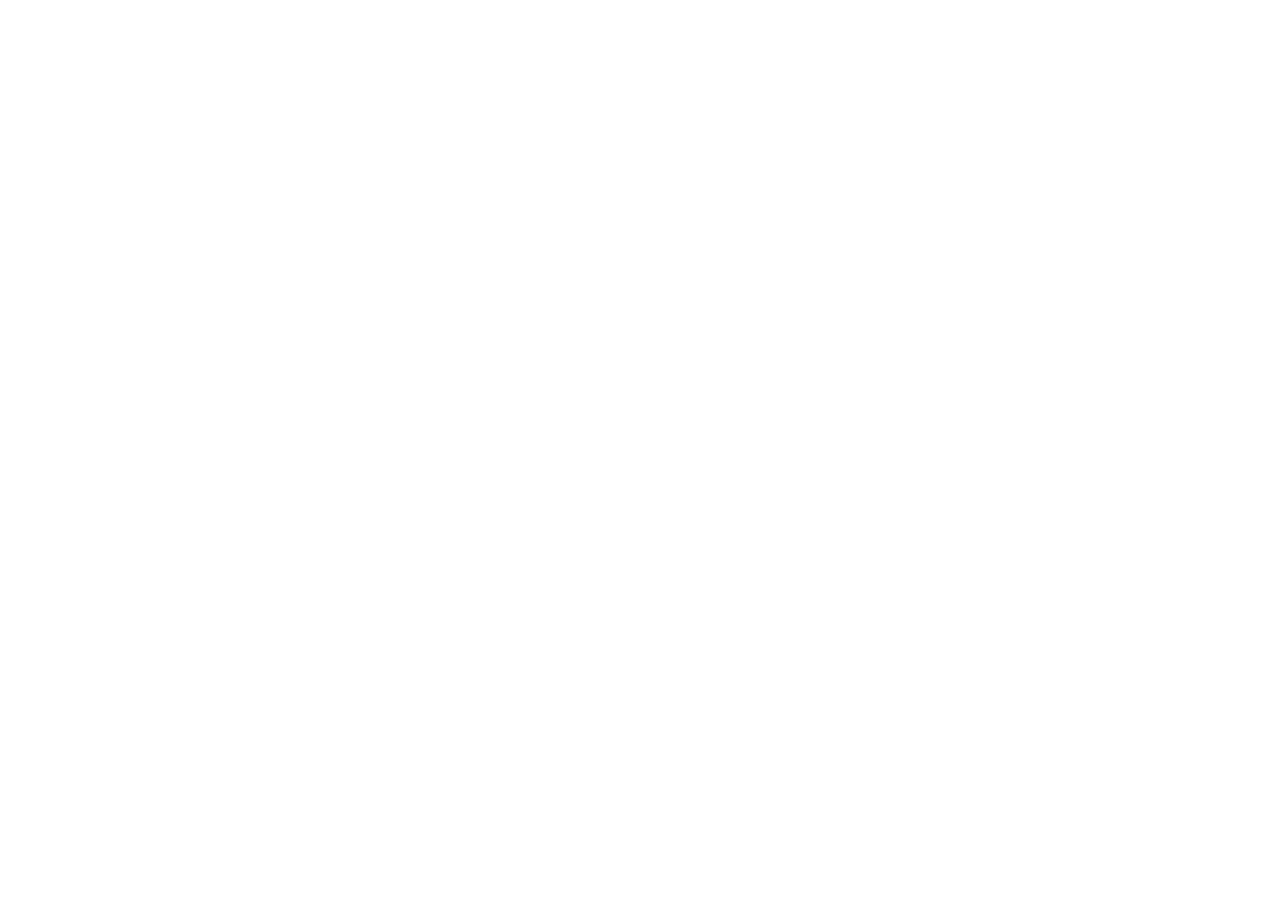
==== index.html @ 40ee35e7 "Use tech stack vite_react_shadcn_ts" ====
<!DOCTYPE html>
<html lang="en">
  <head>
    <meta charset="UTF-8" />
    <meta name="viewport" content="width=device-width, initial-scale=1.0" />
    <title>wonder-it-works</title>
    <meta name="description" content="Lovable Generated Project" />
    <meta name="author" content="Lovable" />

    <meta property="og:title" content="wonder-it-works" />
    <meta property="og:description" content="Lovable Generated Project" />
    <meta property="og:type" content="website" />
    <meta property="og:image" content="https://lovable.dev/opengraph-image-p98pqg.png" />

    <meta name="twitter:card" content="summary_large_image" />
    <meta name="twitter:site" content="@lovable_dev" />
    <meta name="twitter:image" content="https://lovable.dev/opengraph-image-p98pqg.png" />
  </head>

  <body>
    <div id="root"></div>
    <!-- IMPORTANT: DO NOT REMOVE THIS SCRIPT TAG OR THIS VERY COMMENT! -->
    <script src="https://cdn.gpteng.co/gptengineer.js" type="module"></script>
    <script type="module" src="/src/main.tsx"></script>
  </body>
</html>
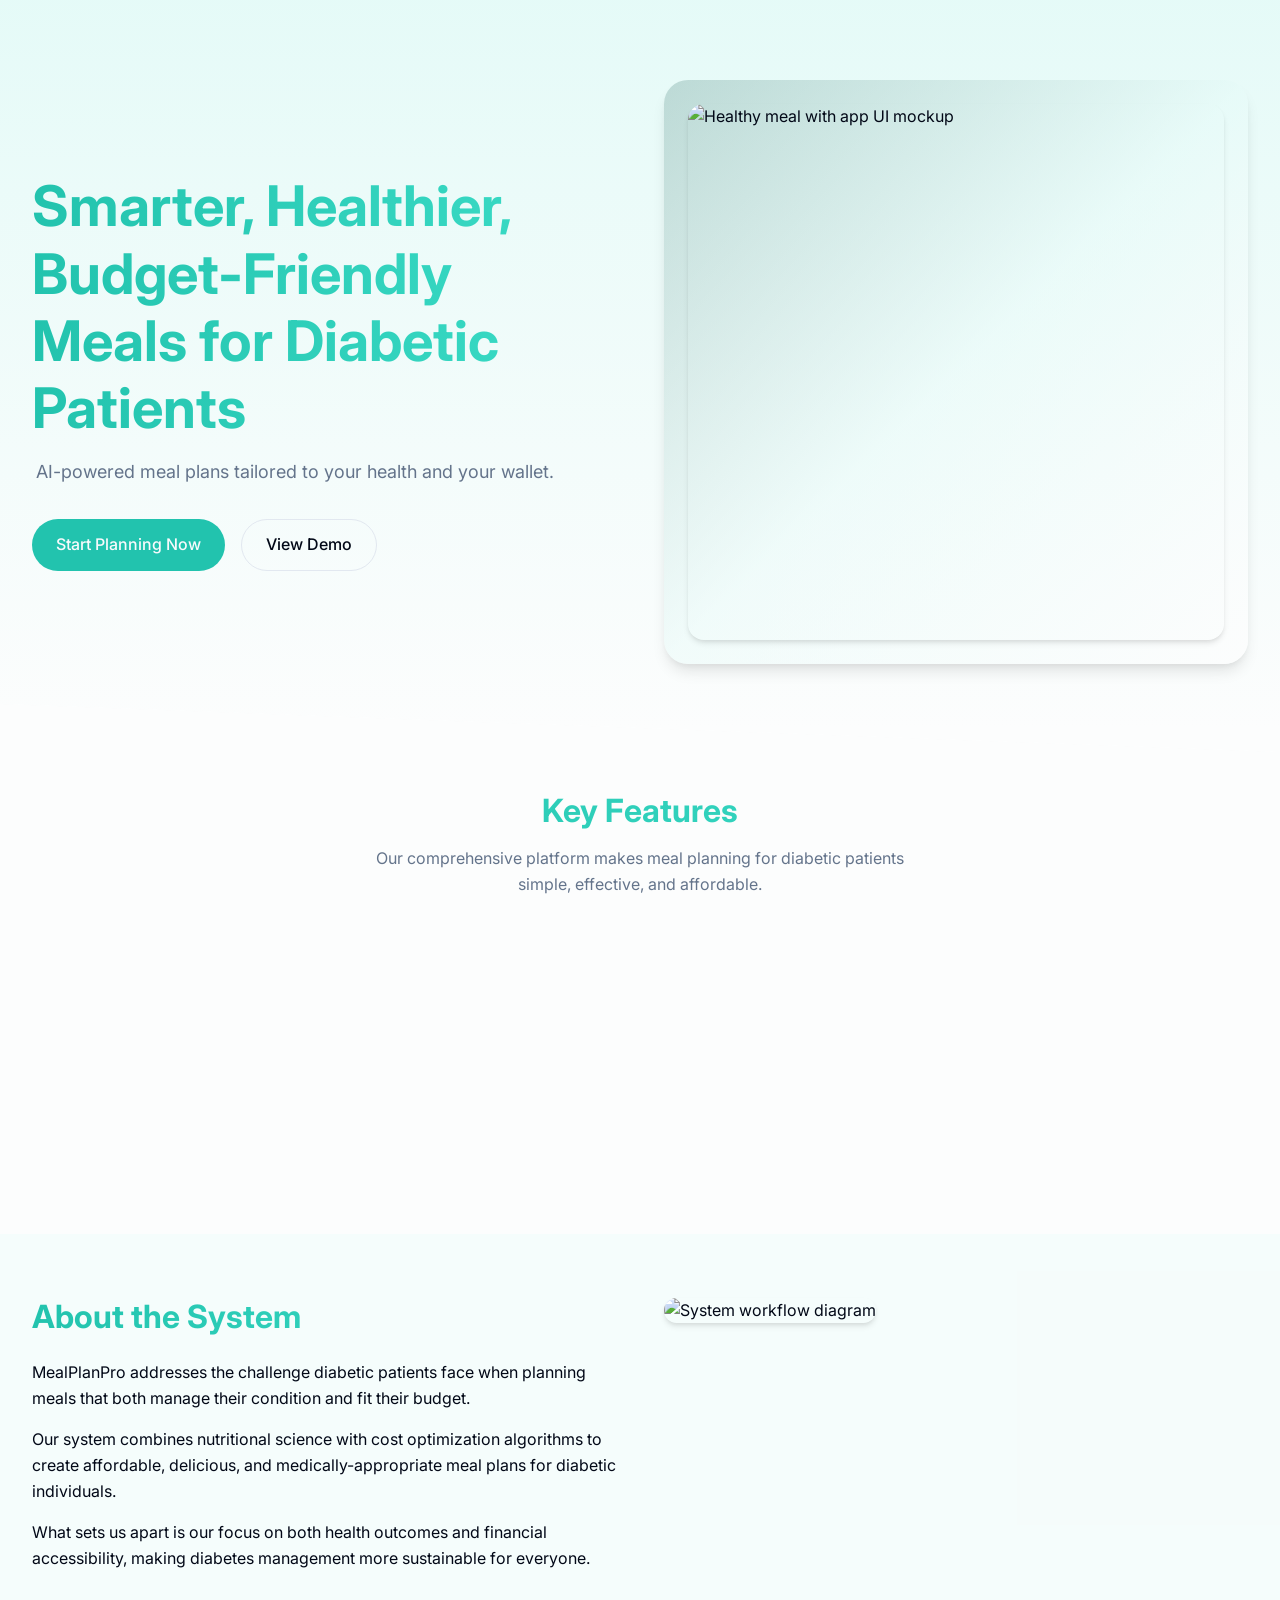
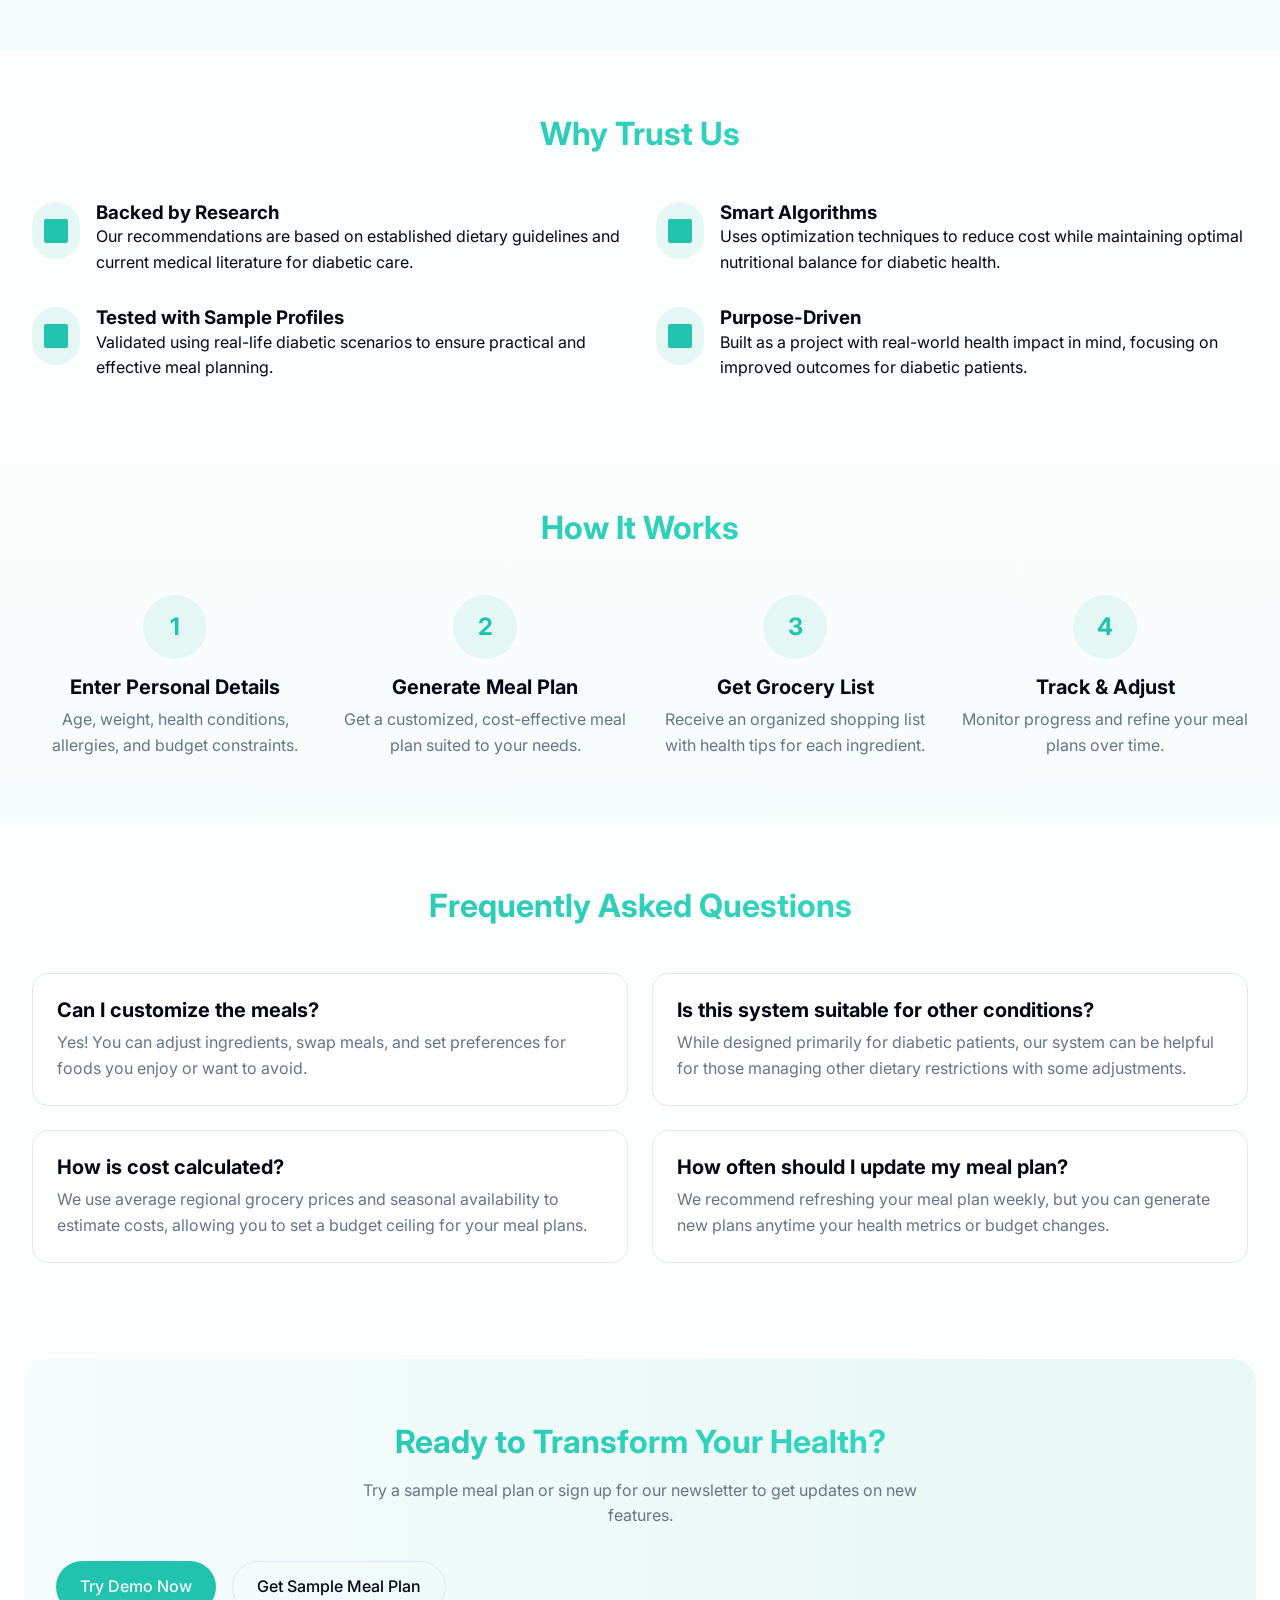
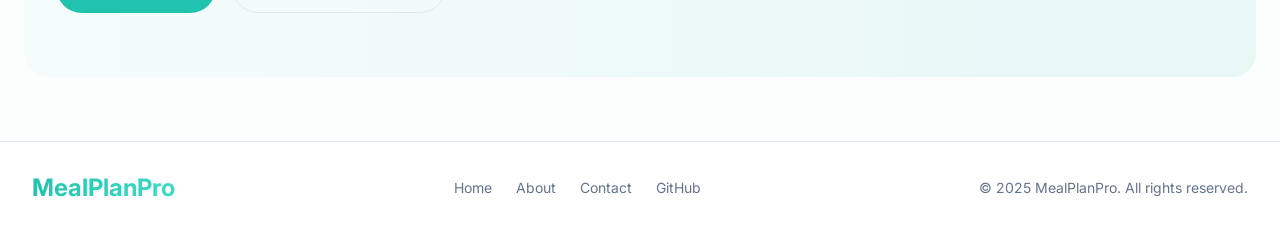
==== commit 34f89c23: "Refactor: Implement design with HTML, CSS, and JS Recreate the existing design using HTML, CSS, and " ====
--- a/index.html
+++ b/index.html
@@ -1,26 +1,242 @@
+
 <!DOCTYPE html>
 <html lang="en">
-  <head>
-    <meta charset="UTF-8" />
-    <meta name="viewport" content="width=device-width, initial-scale=1.0" />
-    <title>wonder-it-works</title>
-    <meta name="description" content="Lovable Generated Project" />
-    <meta name="author" content="Lovable" />
-
-    <meta property="og:title" content="wonder-it-works" />
-    <meta property="og:description" content="Lovable Generated Project" />
-    <meta property="og:type" content="website" />
-    <meta property="og:image" content="https://lovable.dev/opengraph-image-p98pqg.png" />
-
-    <meta name="twitter:card" content="summary_large_image" />
-    <meta name="twitter:site" content="@lovable_dev" />
-    <meta name="twitter:image" content="https://lovable.dev/opengraph-image-p98pqg.png" />
-  </head>
-
-  <body>
-    <div id="root"></div>
-    <!-- IMPORTANT: DO NOT REMOVE THIS SCRIPT TAG OR THIS VERY COMMENT! -->
-    <script src="https://cdn.gpteng.co/gptengineer.js" type="module"></script>
-    <script type="module" src="/src/main.tsx"></script>
-  </body>
+<head>
+  <meta charset="UTF-8">
+  <meta name="viewport" content="width=device-width, initial-scale=1.0">
+  <title>MealPlanPro - Smart Meal Planning for Diabetic Patients</title>
+  <link rel="stylesheet" href="styles.css">
+  <link href="https://fonts.googleapis.com/css2?family=Inter:wght@400;500;600;700&display=swap" rel="stylesheet">
+</head>
+<body>
+  <div class="app-container">
+    <!-- Hero Section -->
+    <section class="hero">
+      <div class="container">
+        <div class="hero-content">
+          <div class="hero-text">
+            <h1 class="gradient-heading">Smarter, Healthier, Budget-Friendly Meals for Diabetic Patients</h1>
+            <p>AI-powered meal plans tailored to your health and your wallet.</p>
+            <div class="button-group">
+              <a href="#" class="button primary-button">Start Planning Now</a>
+              <a href="#" class="button outline-button">View Demo</a>
+            </div>
+          </div>
+          <div class="hero-image">
+            <div class="image-container">
+              <img src="https://images.unsplash.com/photo-1617196701537-7329482cc9fe?q=80&w=600&auto=format&fit=crop" alt="Healthy meal with app UI mockup">
+            </div>
+          </div>
+        </div>
+      </div>
+      <div class="hero-divider"></div>
+    </section>
+
+    <!-- Features Section -->
+    <section class="features">
+      <div class="container">
+        <div class="section-header">
+          <h2 class="gradient-heading">Key Features</h2>
+          <p>Our comprehensive platform makes meal planning for diabetic patients simple, effective, and affordable.</p>
+        </div>
+        
+        <div class="feature-cards">
+          <div class="feature-card">
+            <div class="icon-wrapper">
+              <i class="icon-chef"></i>
+            </div>
+            <h3>Personalized Meal Planning</h3>
+            <p>Tailored to your medical and dietary profile.</p>
+          </div>
+          
+          <div class="feature-card">
+            <div class="icon-wrapper">
+              <i class="icon-dollar"></i>
+            </div>
+            <h3>Cost Optimization</h3>
+            <p>Smart choices that save money without compromising nutrition.</p>
+          </div>
+          
+          <div class="feature-card">
+            <div class="icon-wrapper">
+              <i class="icon-bag"></i>
+            </div>
+            <h3>Auto Grocery List</h3>
+            <p>Get your ingredients ready with a single click.</p>
+          </div>
+          
+          <div class="feature-card">
+            <div class="icon-wrapper">
+              <i class="icon-chart"></i>
+            </div>
+            <h3>Progress Tracking</h3>
+            <p>Stay on top of your diet and improvement trends.</p>
+          </div>
+        </div>
+      </div>
+    </section>
+
+    <!-- About Section -->
+    <section class="about">
+      <div class="container">
+        <div class="about-content">
+          <div class="about-text">
+            <h2 class="gradient-heading">About the System</h2>
+            <p>MealPlanPro addresses the challenge diabetic patients face when planning meals that both manage their condition and fit their budget.</p>
+            <p>Our system combines nutritional science with cost optimization algorithms to create affordable, delicious, and medically-appropriate meal plans for diabetic individuals.</p>
+            <p>What sets us apart is our focus on both health outcomes and financial accessibility, making diabetes management more sustainable for everyone.</p>
+          </div>
+          <div class="about-image">
+            <img src="https://images.unsplash.com/photo-1581091226825-a6a2a5aee158?q=80&w=600&auto=format&fit=crop" alt="System workflow diagram">
+          </div>
+        </div>
+      </div>
+    </section>
+
+    <!-- Trust Section -->
+    <section class="trust">
+      <div class="container">
+        <h2 class="gradient-heading text-center">Why Trust Us</h2>
+        
+        <div class="trust-grid">
+          <div class="trust-item">
+            <div class="icon-wrapper">
+              <i class="icon-book"></i>
+            </div>
+            <div>
+              <h3>Backed by Research</h3>
+              <p>Our recommendations are based on established dietary guidelines and current medical literature for diabetic care.</p>
+            </div>
+          </div>
+          
+          <div class="trust-item">
+            <div class="icon-wrapper">
+              <i class="icon-brain"></i>
+            </div>
+            <div>
+              <h3>Smart Algorithms</h3>
+              <p>Uses optimization techniques to reduce cost while maintaining optimal nutritional balance for diabetic health.</p>
+            </div>
+          </div>
+          
+          <div class="trust-item">
+            <div class="icon-wrapper">
+              <i class="icon-beaker"></i>
+            </div>
+            <div>
+              <h3>Tested with Sample Profiles</h3>
+              <p>Validated using real-life diabetic scenarios to ensure practical and effective meal planning.</p>
+            </div>
+          </div>
+          
+          <div class="trust-item">
+            <div class="icon-wrapper">
+              <i class="icon-target"></i>
+            </div>
+            <div>
+              <h3>Purpose-Driven</h3>
+              <p>Built as a project with real-world health impact in mind, focusing on improved outcomes for diabetic patients.</p>
+            </div>
+          </div>
+        </div>
+      </div>
+    </section>
+
+    <!-- How It Works -->
+    <section class="how-it-works">
+      <div class="container">
+        <h2 class="gradient-heading text-center">How It Works</h2>
+        
+        <div class="steps">
+          <div class="step-item">
+            <div class="step-number">1</div>
+            <h3>Enter Personal Details</h3>
+            <p>Age, weight, health conditions, allergies, and budget constraints.</p>
+          </div>
+          
+          <div class="step-item">
+            <div class="step-number">2</div>
+            <h3>Generate Meal Plan</h3>
+            <p>Get a customized, cost-effective meal plan suited to your needs.</p>
+          </div>
+          
+          <div class="step-item">
+            <div class="step-number">3</div>
+            <h3>Get Grocery List</h3>
+            <p>Receive an organized shopping list with health tips for each ingredient.</p>
+          </div>
+          
+          <div class="step-item">
+            <div class="step-number">4</div>
+            <h3>Track & Adjust</h3>
+            <p>Monitor progress and refine your meal plans over time.</p>
+          </div>
+        </div>
+      </div>
+    </section>
+
+    <!-- FAQ Section -->
+    <section class="faq">
+      <div class="container">
+        <h2 class="gradient-heading text-center">Frequently Asked Questions</h2>
+        
+        <div class="faq-grid">
+          <div class="faq-card">
+            <h3>Can I customize the meals?</h3>
+            <p>Yes! You can adjust ingredients, swap meals, and set preferences for foods you enjoy or want to avoid.</p>
+          </div>
+          
+          <div class="faq-card">
+            <h3>Is this system suitable for other conditions?</h3>
+            <p>While designed primarily for diabetic patients, our system can be helpful for those managing other dietary restrictions with some adjustments.</p>
+          </div>
+          
+          <div class="faq-card">
+            <h3>How is cost calculated?</h3>
+            <p>We use average regional grocery prices and seasonal availability to estimate costs, allowing you to set a budget ceiling for your meal plans.</p>
+          </div>
+          
+          <div class="faq-card">
+            <h3>How often should I update my meal plan?</h3>
+            <p>We recommend refreshing your meal plan weekly, but you can generate new plans anytime your health metrics or budget changes.</p>
+          </div>
+        </div>
+      </div>
+    </section>
+
+    <!-- CTA Section -->
+    <section class="cta">
+      <div class="container">
+        <h2 class="gradient-heading">Ready to Transform Your Health?</h2>
+        <p>Try a sample meal plan or sign up for our newsletter to get updates on new features.</p>
+        <div class="button-group">
+          <a href="#" class="button primary-button">Try Demo Now</a>
+          <a href="#" class="button outline-button">Get Sample Meal Plan</a>
+        </div>
+      </div>
+    </section>
+
+    <!-- Footer -->
+    <footer>
+      <div class="container">
+        <div class="footer-content">
+          <div class="footer-logo">
+            <h2 class="gradient-heading">MealPlanPro</h2>
+          </div>
+          <div class="footer-links">
+            <a href="#">Home</a>
+            <a href="#about">About</a>
+            <a href="#contact">Contact</a>
+            <a href="https://github.com" target="_blank">GitHub</a>
+          </div>
+          <div class="footer-copyright">
+            © 2025 MealPlanPro. All rights reserved.
+          </div>
+        </div>
+      </div>
+    </footer>
+  </div>
+
+  <script src="script.js"></script>
+</body>
 </html>
--- a/styles.css
+++ b/styles.css
@@ -0,0 +1,492 @@
+
+:root {
+  --background: hsl(180, 20%, 99%);
+  --foreground: hsl(222.2, 84%, 4.9%);
+  --card: hsl(0, 0%, 100%);
+  --card-foreground: hsl(222.2, 84%, 4.9%);
+  --primary: hsl(172, 70%, 45%);
+  --primary-foreground: hsl(210, 40%, 98%);
+  --secondary: hsl(210, 40%, 96.1%);
+  --secondary-foreground: hsl(222.2, 47.4%, 11.2%);
+  --muted: hsl(210, 40%, 96.1%);
+  --muted-foreground: hsl(215.4, 16.3%, 46.9%);
+  --accent: hsl(172, 70%, 94%);
+  --accent-foreground: hsl(222.2, 47.4%, 11.2%);
+  --border: hsl(214.3, 31.8%, 91.4%);
+  --radius: 1rem;
+  
+  --shadow-sm: 0 1px 2px 0 rgba(0, 0, 0, 0.05);
+  --shadow: 0 1px 3px 0 rgba(0, 0, 0, 0.1), 0 1px 2px 0 rgba(0, 0, 0, 0.06);
+  --shadow-md: 0 4px 6px -1px rgba(0, 0, 0, 0.1), 0 2px 4px -1px rgba(0, 0, 0, 0.06);
+  --shadow-lg: 0 10px 15px -3px rgba(0, 0, 0, 0.1), 0 4px 6px -2px rgba(0, 0, 0, 0.05);
+}
+
+/* Base styles */
+* {
+  margin: 0;
+  padding: 0;
+  box-sizing: border-box;
+}
+
+body {
+  font-family: 'Inter', sans-serif;
+  background-color: var(--background);
+  color: var(--foreground);
+  line-height: 1.6;
+}
+
+.app-container {
+  display: flex;
+  flex-direction: column;
+  min-height: 100vh;
+}
+
+.container {
+  width: 100%;
+  max-width: 1400px;
+  margin: 0 auto;
+  padding: 0 2rem;
+}
+
+h1, h2, h3, h4, h5, h6 {
+  line-height: 1.2;
+  font-weight: 700;
+}
+
+a {
+  text-decoration: none;
+  color: inherit;
+  transition: color 0.2s ease;
+}
+
+/* Utility classes */
+.gradient-heading {
+  background: linear-gradient(to right, var(--primary), hsl(172, 70%, 55%));
+  -webkit-background-clip: text;
+  background-clip: text;
+  color: transparent;
+}
+
+.text-center {
+  text-align: center;
+}
+
+/* Button styles */
+.button {
+  display: inline-flex;
+  align-items: center;
+  justify-content: center;
+  padding: 0.75rem 1.5rem;
+  border-radius: 9999px;
+  font-weight: 500;
+  cursor: pointer;
+  transition: all 0.2s ease;
+}
+
+.primary-button {
+  background-color: var(--primary);
+  color: var(--primary-foreground);
+}
+
+.primary-button:hover {
+  background-color: hsl(172, 70%, 40%);
+}
+
+.outline-button {
+  background-color: transparent;
+  border: 1px solid var(--border);
+  color: var(--foreground);
+}
+
+.outline-button:hover {
+  background-color: var(--accent);
+  color: var(--accent-foreground);
+}
+
+.button-group {
+  display: flex;
+  flex-wrap: wrap;
+  gap: 1rem;
+  margin-top: 2rem;
+}
+
+/* Hero section */
+.hero {
+  position: relative;
+  background: linear-gradient(to bottom, var(--accent), var(--background));
+  padding-top: 5rem;
+  padding-bottom: 4rem;
+}
+
+.hero-content {
+  display: flex;
+  flex-direction: column;
+  align-items: center;
+  gap: 3rem;
+}
+
+.hero-text {
+  flex: 1;
+  text-align: center;
+}
+
+.hero-text h1 {
+  font-size: 2.5rem;
+  margin-bottom: 1rem;
+}
+
+.hero-text p {
+  font-size: 1.125rem;
+  color: var(--muted-foreground);
+  max-width: 36rem;
+  margin: 0 auto;
+}
+
+.hero-image {
+  flex: 1;
+  max-width: 100%;
+}
+
+.image-container {
+  aspect-ratio: 1/1;
+  border-radius: 1.5rem;
+  background: linear-gradient(to bottom right, hsla(172, 70%, 20%, 0.2), hsla(172, 70%, 94%, 0.4), var(--background));
+  box-shadow: var(--shadow-lg);
+  overflow: hidden;
+  padding: 1.5rem;
+  display: flex;
+  align-items: center;
+  justify-content: center;
+}
+
+.image-container img {
+  border-radius: 1rem;
+  box-shadow: var(--shadow-md);
+  object-fit: cover;
+  width: 100%;
+  height: 100%;
+}
+
+.hero-divider {
+  position: absolute;
+  bottom: -1.5rem;
+  left: 0;
+  right: 0;
+  height: 3rem;
+  background-color: var(--background);
+  clip-path: polygon(0 0, 100% 100%, 100% 100%, 0% 100%);
+}
+
+/* Features section */
+.features {
+  padding: 4rem 0;
+}
+
+.section-header {
+  text-align: center;
+  margin-bottom: 3rem;
+}
+
+.section-header h2 {
+  font-size: 2rem;
+  margin-bottom: 1rem;
+}
+
+.section-header p {
+  color: var(--muted-foreground);
+  max-width: 36rem;
+  margin: 0 auto;
+}
+
+.feature-cards {
+  display: grid;
+  grid-template-columns: repeat(1, 1fr);
+  gap: 1.5rem;
+}
+
+.feature-card {
+  padding: 1.5rem;
+  border-radius: var(--radius);
+  border: 1px solid var(--border);
+  background-color: var(--card);
+  box-shadow: var(--shadow);
+  transition: all 0.3s ease;
+  border-top: 4px solid var(--primary);
+  display: flex;
+  flex-direction: column;
+  align-items: center;
+  text-align: center;
+}
+
+.feature-card:hover {
+  transform: translateY(-0.25rem);
+  box-shadow: var(--shadow-lg);
+}
+
+.icon-wrapper {
+  background-color: hsla(172, 70%, 45%, 0.1);
+  border-radius: 9999px;
+  padding: 0.75rem;
+  margin-bottom: 1rem;
+  display: flex;
+  align-items: center;
+  justify-content: center;
+}
+
+.feature-card h3 {
+  margin-bottom: 0.5rem;
+  font-size: 1.25rem;
+}
+
+.feature-card p {
+  color: var(--muted-foreground);
+}
+
+/* About section */
+.about {
+  padding: 4rem 0;
+  background-color: hsla(172, 70%, 94%, 0.3);
+}
+
+.about-content {
+  display: flex;
+  flex-direction: column;
+  gap: 3rem;
+}
+
+.about-text {
+  flex: 1;
+}
+
+.about-text h2 {
+  font-size: 2rem;
+  margin-bottom: 1.5rem;
+}
+
+.about-text p {
+  margin-bottom: 1rem;
+}
+
+.about-image {
+  flex: 1;
+}
+
+.about-image img {
+  width: 100%;
+  border-radius: var(--radius);
+  box-shadow: var(--shadow-md);
+}
+
+/* Trust section */
+.trust {
+  padding: 4rem 0;
+}
+
+.trust h2 {
+  font-size: 2rem;
+  margin-bottom: 3rem;
+}
+
+.trust-grid {
+  display: grid;
+  grid-template-columns: repeat(1, 1fr);
+  gap: 2rem;
+}
+
+.trust-item {
+  display: flex;
+  gap: 1rem;
+}
+
+/* How It Works section */
+.how-it-works {
+  padding: 4rem 0;
+  background: linear-gradient(to bottom, var(--background), hsla(172, 70%, 94%, 0.2));
+}
+
+.how-it-works h2 {
+  font-size: 2rem;
+  margin-bottom: 3rem;
+}
+
+.steps {
+  display: grid;
+  grid-template-columns: repeat(1, 1fr);
+  gap: 1.5rem;
+  text-align: center;
+}
+
+.step-number {
+  background-color: hsla(172, 70%, 45%, 0.1);
+  width: 4rem;
+  height: 4rem;
+  border-radius: 9999px;
+  display: flex;
+  align-items: center;
+  justify-content: center;
+  font-size: 1.5rem;
+  font-weight: 700;
+  color: var(--primary);
+  margin: 0 auto 1rem;
+}
+
+.step-item h3 {
+  margin-bottom: 0.5rem;
+  font-size: 1.25rem;
+}
+
+.step-item p {
+  color: var(--muted-foreground);
+}
+
+/* FAQ section */
+.faq {
+  padding: 4rem 0;
+}
+
+.faq h2 {
+  font-size: 2rem;
+  margin-bottom: 3rem;
+}
+
+.faq-grid {
+  display: grid;
+  grid-template-columns: repeat(1, 1fr);
+  gap: 1.5rem;
+}
+
+.faq-card {
+  padding: 1.5rem;
+  border-radius: var(--radius);
+  border: 1px solid var(--border);
+  background-color: var(--card);
+  transition: all 0.3s ease;
+}
+
+.faq-card:hover {
+  box-shadow: var(--shadow-md);
+}
+
+.faq-card h3 {
+  margin-bottom: 0.5rem;
+  font-size: 1.25rem;
+}
+
+.faq-card p {
+  color: var(--muted-foreground);
+}
+
+/* CTA section */
+.cta {
+  padding: 4rem 0;
+  background: linear-gradient(to right, hsla(172, 70%, 94%, 0.3), hsla(172, 70%, 45%, 0.1));
+  border-radius: 1.5rem;
+  margin: 2rem 1.5rem;
+  text-align: center;
+}
+
+.cta h2 {
+  font-size: 2rem;
+  margin-bottom: 1rem;
+}
+
+.cta p {
+  color: var(--muted-foreground);
+  max-width: 36rem;
+  margin: 0 auto 2rem;
+}
+
+/* Footer */
+footer {
+  background-color: var(--card);
+  padding: 2rem 0;
+  border-top: 1px solid var(--border);
+  margin-top: 2rem;
+}
+
+.footer-content {
+  display: flex;
+  flex-direction: column;
+  align-items: center;
+  gap: 1.5rem;
+}
+
+.footer-links {
+  display: flex;
+  gap: 1.5rem;
+}
+
+.footer-links a {
+  font-size: 0.875rem;
+  color: var(--muted-foreground);
+}
+
+.footer-links a:hover {
+  color: var(--foreground);
+}
+
+.footer-copyright {
+  font-size: 0.875rem;
+  color: var(--muted-foreground);
+}
+
+/* Icon placeholders - in a real project you'd use SVG or icon fonts */
+.icon-chef, .icon-dollar, .icon-bag, .icon-chart,
+.icon-book, .icon-brain, .icon-beaker, .icon-target {
+  width: 1.5rem;
+  height: 1.5rem;
+  background-color: var(--primary);
+  display: block;
+  border-radius: 2px;
+}
+
+/* Media queries for responsiveness */
+@media (min-width: 768px) {
+  .hero-content {
+    flex-direction: row;
+    text-align: left;
+  }
+  
+  .hero-text {
+    text-align: left;
+  }
+  
+  .feature-cards {
+    grid-template-columns: repeat(2, 1fr);
+  }
+  
+  .about-content {
+    flex-direction: row;
+  }
+  
+  .trust-grid {
+    grid-template-columns: repeat(2, 1fr);
+  }
+  
+  .steps {
+    grid-template-columns: repeat(2, 1fr);
+  }
+  
+  .faq-grid {
+    grid-template-columns: repeat(2, 1fr);
+  }
+  
+  .footer-content {
+    flex-direction: row;
+    justify-content: space-between;
+  }
+}
+
+@media (min-width: 1024px) {
+  .feature-cards {
+    grid-template-columns: repeat(4, 1fr);
+  }
+  
+  .steps {
+    grid-template-columns: repeat(4, 1fr);
+  }
+  
+  .hero-text h1 {
+    font-size: 3.5rem;
+  }
+}
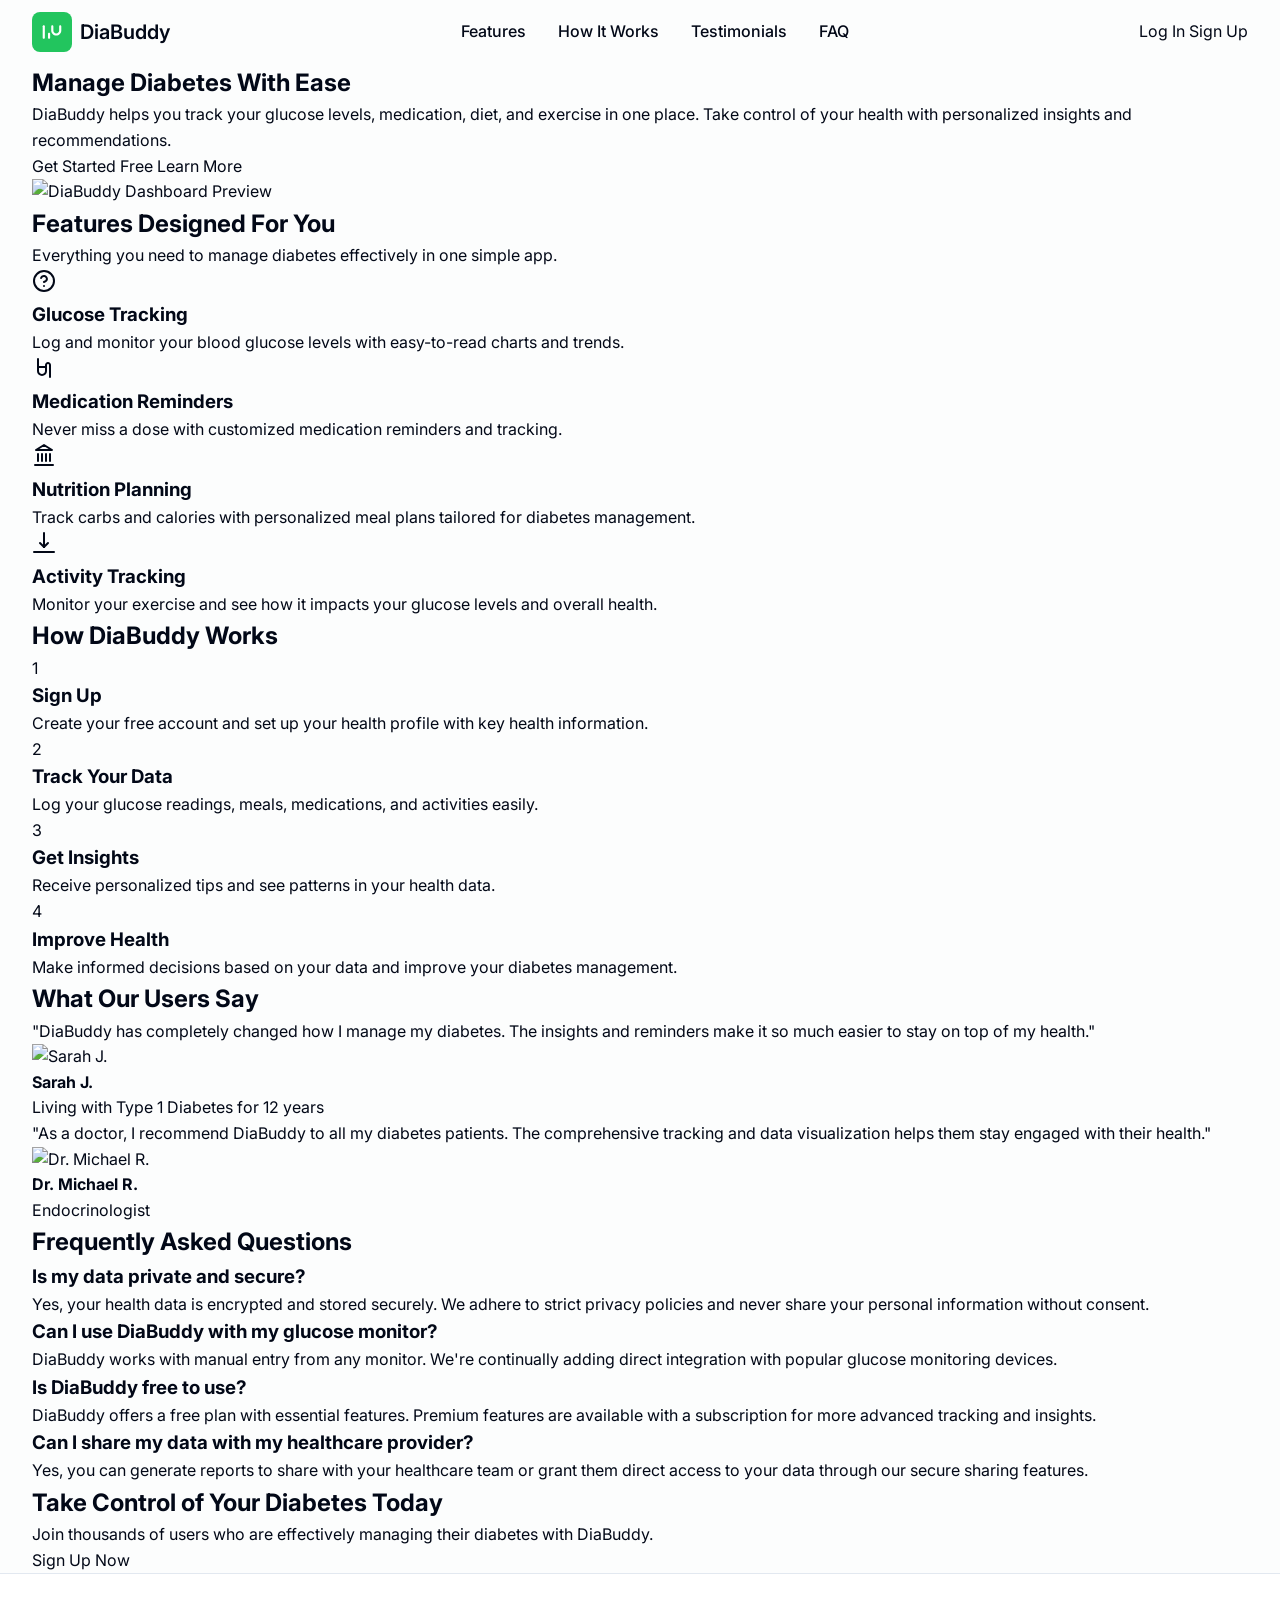
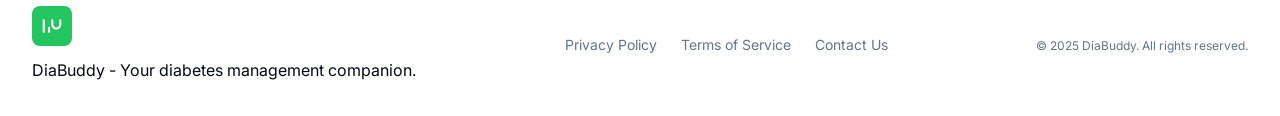
==== commit 9dcf1c33: "Recreate project with HTML, CSS, and JS Implement a basic version of the project's frontend using HT" ====
--- a/index.html
+++ b/index.html
@@ -4,27 +4,54 @@
 <head>
   <meta charset="UTF-8">
   <meta name="viewport" content="width=device-width, initial-scale=1.0">
-  <title>MealPlanPro - Smart Meal Planning for Diabetic Patients</title>
+  <title>DiaBuddy - Your Diabetes Management Companion</title>
   <link rel="stylesheet" href="styles.css">
-  <link href="https://fonts.googleapis.com/css2?family=Inter:wght@400;500;600;700&display=swap" rel="stylesheet">
+  <link href="https://fonts.googleapis.com/css2?family=Inter:wght@300;400;500;600;700&display=swap" rel="stylesheet">
 </head>
 <body>
   <div class="app-container">
+    <!-- Header -->
+    <header class="landing-header">
+      <div class="container header-container">
+        <div class="logo">
+          <img src="assets/logo.svg" alt="DiaBuddy" width="40" height="40">
+          <span>DiaBuddy</span>
+        </div>
+        <nav class="main-nav">
+          <button id="mobile-menu-toggle" class="mobile-menu-toggle">
+            <svg width="24" height="24" viewBox="0 0 24 24" fill="none" xmlns="http://www.w3.org/2000/svg">
+              <path d="M3 12H21M3 6H21M3 18H21" stroke="currentColor" stroke-width="2" stroke-linecap="round" stroke-linejoin="round"/>
+            </svg>
+          </button>
+          <ul class="nav-list">
+            <li><a href="#features" class="nav-link">Features</a></li>
+            <li><a href="#how-it-works" class="nav-link">How It Works</a></li>
+            <li><a href="#testimonials" class="nav-link">Testimonials</a></li>
+            <li><a href="#faq" class="nav-link">FAQ</a></li>
+          </ul>
+        </nav>
+        <div class="auth-buttons">
+          <a href="login.html" class="login-btn">Log In</a>
+          <a href="register.html" class="register-btn">Sign Up</a>
+        </div>
+      </div>
+    </header>
+
     <!-- Hero Section -->
     <section class="hero">
       <div class="container">
         <div class="hero-content">
           <div class="hero-text">
-            <h1 class="gradient-heading">Smarter, Healthier, Budget-Friendly Meals for Diabetic Patients</h1>
-            <p>AI-powered meal plans tailored to your health and your wallet.</p>
+            <h1 class="gradient-heading">Manage Diabetes With Ease</h1>
+            <p>DiaBuddy helps you track your glucose levels, medication, diet, and exercise in one place. Take control of your health with personalized insights and recommendations.</p>
             <div class="button-group">
-              <a href="#" class="button primary-button">Start Planning Now</a>
-              <a href="#" class="button outline-button">View Demo</a>
+              <a href="register.html" class="primary-button">Get Started Free</a>
+              <a href="#features" class="outline-button">Learn More</a>
             </div>
           </div>
           <div class="hero-image">
             <div class="image-container">
-              <img src="https://images.unsplash.com/photo-1617196701537-7329482cc9fe?q=80&w=600&auto=format&fit=crop" alt="Healthy meal with app UI mockup">
+              <img src="assets/hero-image.jpg" alt="DiaBuddy Dashboard Preview">
             </div>
           </div>
         </div>
@@ -33,172 +60,155 @@
     </section>
 
     <!-- Features Section -->
-    <section class="features">
-      <div class="container">
-        <div class="section-header">
-          <h2 class="gradient-heading">Key Features</h2>
-          <p>Our comprehensive platform makes meal planning for diabetic patients simple, effective, and affordable.</p>
-        </div>
-        
+    <section id="features" class="features">
+      <div class="container">
+        <div class="section-header">
+          <h2 class="gradient-heading">Features Designed For You</h2>
+          <p>Everything you need to manage diabetes effectively in one simple app.</p>
+        </div>
         <div class="feature-cards">
           <div class="feature-card">
             <div class="icon-wrapper">
-              <i class="icon-chef"></i>
-            </div>
-            <h3>Personalized Meal Planning</h3>
-            <p>Tailored to your medical and dietary profile.</p>
-          </div>
-          
-          <div class="feature-card">
-            <div class="icon-wrapper">
-              <i class="icon-dollar"></i>
-            </div>
-            <h3>Cost Optimization</h3>
-            <p>Smart choices that save money without compromising nutrition.</p>
-          </div>
-          
-          <div class="feature-card">
-            <div class="icon-wrapper">
-              <i class="icon-bag"></i>
-            </div>
-            <h3>Auto Grocery List</h3>
-            <p>Get your ingredients ready with a single click.</p>
-          </div>
-          
-          <div class="feature-card">
-            <div class="icon-wrapper">
-              <i class="icon-chart"></i>
-            </div>
-            <h3>Progress Tracking</h3>
-            <p>Stay on top of your diet and improvement trends.</p>
-          </div>
-        </div>
-      </div>
-    </section>
-
-    <!-- About Section -->
-    <section class="about">
-      <div class="container">
-        <div class="about-content">
-          <div class="about-text">
-            <h2 class="gradient-heading">About the System</h2>
-            <p>MealPlanPro addresses the challenge diabetic patients face when planning meals that both manage their condition and fit their budget.</p>
-            <p>Our system combines nutritional science with cost optimization algorithms to create affordable, delicious, and medically-appropriate meal plans for diabetic individuals.</p>
-            <p>What sets us apart is our focus on both health outcomes and financial accessibility, making diabetes management more sustainable for everyone.</p>
-          </div>
-          <div class="about-image">
-            <img src="https://images.unsplash.com/photo-1581091226825-a6a2a5aee158?q=80&w=600&auto=format&fit=crop" alt="System workflow diagram">
-          </div>
-        </div>
-      </div>
-    </section>
-
-    <!-- Trust Section -->
-    <section class="trust">
-      <div class="container">
-        <h2 class="gradient-heading text-center">Why Trust Us</h2>
-        
-        <div class="trust-grid">
-          <div class="trust-item">
-            <div class="icon-wrapper">
-              <i class="icon-book"></i>
-            </div>
-            <div>
-              <h3>Backed by Research</h3>
-              <p>Our recommendations are based on established dietary guidelines and current medical literature for diabetic care.</p>
-            </div>
-          </div>
-          
-          <div class="trust-item">
-            <div class="icon-wrapper">
-              <i class="icon-brain"></i>
-            </div>
-            <div>
-              <h3>Smart Algorithms</h3>
-              <p>Uses optimization techniques to reduce cost while maintaining optimal nutritional balance for diabetic health.</p>
-            </div>
-          </div>
-          
-          <div class="trust-item">
-            <div class="icon-wrapper">
-              <i class="icon-beaker"></i>
-            </div>
-            <div>
-              <h3>Tested with Sample Profiles</h3>
-              <p>Validated using real-life diabetic scenarios to ensure practical and effective meal planning.</p>
-            </div>
-          </div>
-          
-          <div class="trust-item">
-            <div class="icon-wrapper">
-              <i class="icon-target"></i>
-            </div>
-            <div>
-              <h3>Purpose-Driven</h3>
-              <p>Built as a project with real-world health impact in mind, focusing on improved outcomes for diabetic patients.</p>
-            </div>
-          </div>
-        </div>
-      </div>
-    </section>
-
-    <!-- How It Works -->
-    <section class="how-it-works">
-      <div class="container">
-        <h2 class="gradient-heading text-center">How It Works</h2>
-        
+              <svg width="24" height="24" viewBox="0 0 24 24" fill="none" xmlns="http://www.w3.org/2000/svg">
+                <path d="M12 22C17.5228 22 22 17.5228 22 12C22 6.47715 17.5228 2 12 2C6.47715 2 2 6.47715 2 12C2 17.5228 6.47715 22 12 22Z" stroke="currentColor" stroke-width="2" stroke-linecap="round" stroke-linejoin="round"/>
+                <path d="M9.09 9C9.3251 8.33167 9.78915 7.76811 10.4 7.40913C11.0108 7.05016 11.7289 6.91894 12.4272 7.03871C13.1255 7.15849 13.7588 7.52152 14.2151 8.06353C14.6713 8.60553 14.9211 9.29152 14.92 10C14.92 12 11.92 13 11.92 13" stroke="currentColor" stroke-width="2" stroke-linecap="round" stroke-linejoin="round"/>
+                <path d="M12 17H12.01" stroke="currentColor" stroke-width="2" stroke-linecap="round" stroke-linejoin="round"/>
+              </svg>
+            </div>
+            <h3>Glucose Tracking</h3>
+            <p>Log and monitor your blood glucose levels with easy-to-read charts and trends.</p>
+          </div>
+          <div class="feature-card">
+            <div class="icon-wrapper">
+              <svg width="24" height="24" viewBox="0 0 24 24" fill="none" xmlns="http://www.w3.org/2000/svg">
+                <path d="M6 3V15C6 16.0609 6.42143 17.0783 7.17157 17.8284C7.92172 18.5786 8.93913 19 10 19C11.0609 19 12.0783 18.5786 12.8284 17.8284C13.5786 17.0783 14 16.0609 14 15V9C14 8.46957 14.2107 7.96086 14.5858 7.58579C14.9609 7.21071 15.4696 7 16 7C16.5304 7 17.0391 7.21071 17.4142 7.58579C17.7893 7.96086 18 8.46957 18 9V21M6 11H14" stroke="currentColor" stroke-width="2" stroke-linecap="round" stroke-linejoin="round"/>
+              </svg>
+            </div>
+            <h3>Medication Reminders</h3>
+            <p>Never miss a dose with customized medication reminders and tracking.</p>
+          </div>
+          <div class="feature-card">
+            <div class="icon-wrapper">
+              <svg width="24" height="24" viewBox="0 0 24 24" fill="none" xmlns="http://www.w3.org/2000/svg">
+                <path d="M3 22H21" stroke="currentColor" stroke-width="2" stroke-linecap="round" stroke-linejoin="round"/>
+                <path d="M6 18V11" stroke="currentColor" stroke-width="2" stroke-linecap="round" stroke-linejoin="round"/>
+                <path d="M10 18V11" stroke="currentColor" stroke-width="2" stroke-linecap="round" stroke-linejoin="round"/>
+                <path d="M14 18V11" stroke="currentColor" stroke-width="2" stroke-linecap="round" stroke-linejoin="round"/>
+                <path d="M18 18V11" stroke="currentColor" stroke-width="2" stroke-linecap="round" stroke-linejoin="round"/>
+                <path d="M12 2L20 7H4L12 2Z" stroke="currentColor" stroke-width="2" stroke-linecap="round" stroke-linejoin="round"/>
+              </svg>
+            </div>
+            <h3>Nutrition Planning</h3>
+            <p>Track carbs and calories with personalized meal plans tailored for diabetes management.</p>
+          </div>
+          <div class="feature-card">
+            <div class="icon-wrapper">
+              <svg width="24" height="24" viewBox="0 0 24 24" fill="none" xmlns="http://www.w3.org/2000/svg">
+                <path d="M12 17L12 3" stroke="currentColor" stroke-width="2" stroke-linecap="round" stroke-linejoin="round"/>
+                <path d="M12 17L8 13" stroke="currentColor" stroke-width="2" stroke-linecap="round" stroke-linejoin="round"/>
+                <path d="M12 17L16 13" stroke="currentColor" stroke-width="2" stroke-linecap="round" stroke-linejoin="round"/>
+                <path d="M22 22H2" stroke="currentColor" stroke-width="2" stroke-linecap="round" stroke-linejoin="round"/>
+              </svg>
+            </div>
+            <h3>Activity Tracking</h3>
+            <p>Monitor your exercise and see how it impacts your glucose levels and overall health.</p>
+          </div>
+        </div>
+      </div>
+    </section>
+
+    <!-- How It Works Section -->
+    <section id="how-it-works" class="how-it-works">
+      <div class="container">
+        <div class="section-header">
+          <h2>How DiaBuddy Works</h2>
+        </div>
         <div class="steps">
           <div class="step-item">
             <div class="step-number">1</div>
-            <h3>Enter Personal Details</h3>
-            <p>Age, weight, health conditions, allergies, and budget constraints.</p>
-          </div>
-          
+            <h3>Sign Up</h3>
+            <p>Create your free account and set up your health profile with key health information.</p>
+          </div>
           <div class="step-item">
             <div class="step-number">2</div>
-            <h3>Generate Meal Plan</h3>
-            <p>Get a customized, cost-effective meal plan suited to your needs.</p>
-          </div>
-          
+            <h3>Track Your Data</h3>
+            <p>Log your glucose readings, meals, medications, and activities easily.</p>
+          </div>
           <div class="step-item">
             <div class="step-number">3</div>
-            <h3>Get Grocery List</h3>
-            <p>Receive an organized shopping list with health tips for each ingredient.</p>
-          </div>
-          
+            <h3>Get Insights</h3>
+            <p>Receive personalized tips and see patterns in your health data.</p>
+          </div>
           <div class="step-item">
             <div class="step-number">4</div>
-            <h3>Track & Adjust</h3>
-            <p>Monitor progress and refine your meal plans over time.</p>
+            <h3>Improve Health</h3>
+            <p>Make informed decisions based on your data and improve your diabetes management.</p>
+          </div>
+        </div>
+      </div>
+    </section>
+
+    <!-- Testimonials Section -->
+    <section id="testimonials" class="testimonials">
+      <div class="container">
+        <div class="section-header">
+          <h2>What Our Users Say</h2>
+        </div>
+        <div class="testimonial-grid">
+          <div class="testimonial-card">
+            <div class="testimonial-content">
+              <p>"DiaBuddy has completely changed how I manage my diabetes. The insights and reminders make it so much easier to stay on top of my health."</p>
+            </div>
+            <div class="testimonial-author">
+              <div class="author-avatar">
+                <img src="assets/testimonial-1.jpg" alt="Sarah J.">
+              </div>
+              <div class="author-info">
+                <h4>Sarah J.</h4>
+                <p>Living with Type 1 Diabetes for 12 years</p>
+              </div>
+            </div>
+          </div>
+          <div class="testimonial-card">
+            <div class="testimonial-content">
+              <p>"As a doctor, I recommend DiaBuddy to all my diabetes patients. The comprehensive tracking and data visualization helps them stay engaged with their health."</p>
+            </div>
+            <div class="testimonial-author">
+              <div class="author-avatar">
+                <img src="assets/testimonial-2.jpg" alt="Dr. Michael R.">
+              </div>
+              <div class="author-info">
+                <h4>Dr. Michael R.</h4>
+                <p>Endocrinologist</p>
+              </div>
+            </div>
           </div>
         </div>
       </div>
     </section>
 
     <!-- FAQ Section -->
-    <section class="faq">
-      <div class="container">
-        <h2 class="gradient-heading text-center">Frequently Asked Questions</h2>
-        
+    <section id="faq" class="faq">
+      <div class="container">
+        <div class="section-header">
+          <h2>Frequently Asked Questions</h2>
+        </div>
         <div class="faq-grid">
           <div class="faq-card">
-            <h3>Can I customize the meals?</h3>
-            <p>Yes! You can adjust ingredients, swap meals, and set preferences for foods you enjoy or want to avoid.</p>
-          </div>
-          
-          <div class="faq-card">
-            <h3>Is this system suitable for other conditions?</h3>
-            <p>While designed primarily for diabetic patients, our system can be helpful for those managing other dietary restrictions with some adjustments.</p>
-          </div>
-          
-          <div class="faq-card">
-            <h3>How is cost calculated?</h3>
-            <p>We use average regional grocery prices and seasonal availability to estimate costs, allowing you to set a budget ceiling for your meal plans.</p>
-          </div>
-          
-          <div class="faq-card">
-            <h3>How often should I update my meal plan?</h3>
-            <p>We recommend refreshing your meal plan weekly, but you can generate new plans anytime your health metrics or budget changes.</p>
+            <h3>Is my data private and secure?</h3>
+            <p>Yes, your health data is encrypted and stored securely. We adhere to strict privacy policies and never share your personal information without consent.</p>
+          </div>
+          <div class="faq-card">
+            <h3>Can I use DiaBuddy with my glucose monitor?</h3>
+            <p>DiaBuddy works with manual entry from any monitor. We're continually adding direct integration with popular glucose monitoring devices.</p>
+          </div>
+          <div class="faq-card">
+            <h3>Is DiaBuddy free to use?</h3>
+            <p>DiaBuddy offers a free plan with essential features. Premium features are available with a subscription for more advanced tracking and insights.</p>
+          </div>
+          <div class="faq-card">
+            <h3>Can I share my data with my healthcare provider?</h3>
+            <p>Yes, you can generate reports to share with your healthcare team or grant them direct access to your data through our secure sharing features.</p>
           </div>
         </div>
       </div>
@@ -207,36 +217,59 @@
     <!-- CTA Section -->
     <section class="cta">
       <div class="container">
-        <h2 class="gradient-heading">Ready to Transform Your Health?</h2>
-        <p>Try a sample meal plan or sign up for our newsletter to get updates on new features.</p>
-        <div class="button-group">
-          <a href="#" class="button primary-button">Try Demo Now</a>
-          <a href="#" class="button outline-button">Get Sample Meal Plan</a>
-        </div>
+        <h2>Take Control of Your Diabetes Today</h2>
+        <p>Join thousands of users who are effectively managing their diabetes with DiaBuddy.</p>
+        <a href="register.html" class="primary-button">Sign Up Now</a>
       </div>
     </section>
 
     <!-- Footer -->
-    <footer>
+    <footer class="footer">
       <div class="container">
         <div class="footer-content">
-          <div class="footer-logo">
-            <h2 class="gradient-heading">MealPlanPro</h2>
+          <div class="footer-brand">
+            <img src="assets/logo.svg" alt="DiaBuddy" width="40" height="40">
+            <p>DiaBuddy - Your diabetes management companion.</p>
           </div>
           <div class="footer-links">
-            <a href="#">Home</a>
-            <a href="#about">About</a>
-            <a href="#contact">Contact</a>
-            <a href="https://github.com" target="_blank">GitHub</a>
+            <a href="#">Privacy Policy</a>
+            <a href="#">Terms of Service</a>
+            <a href="#">Contact Us</a>
           </div>
           <div class="footer-copyright">
-            © 2025 MealPlanPro. All rights reserved.
+            &copy; 2025 DiaBuddy. All rights reserved.
           </div>
         </div>
       </div>
     </footer>
   </div>
 
-  <script src="script.js"></script>
+  <!-- Mobile Menu -->
+  <div class="mobile-menu" id="mobile-menu">
+    <div class="mobile-menu-header">
+      <div class="logo">
+        <img src="assets/logo.svg" alt="DiaBuddy" width="40" height="40">
+        <span>DiaBuddy</span>
+      </div>
+      <button id="mobile-menu-close" class="mobile-menu-close">
+        <svg width="24" height="24" viewBox="0 0 24 24" fill="none" xmlns="http://www.w3.org/2000/svg">
+          <path d="M18 6L6 18M6 6L18 18" stroke="currentColor" stroke-width="2" stroke-linecap="round" stroke-linejoin="round"/>
+        </svg>
+      </button>
+    </div>
+    <nav class="mobile-nav">
+      <ul class="mobile-nav-list">
+        <li><a href="#features" class="mobile-nav-link">Features</a></li>
+        <li><a href="#how-it-works" class="mobile-nav-link">How It Works</a></li>
+        <li><a href="#testimonials" class="mobile-nav-link">Testimonials</a></li>
+        <li><a href="#faq" class="mobile-nav-link">FAQ</a></li>
+        <li><a href="login.html" class="mobile-nav-link">Log In</a></li>
+        <li><a href="register.html" class="mobile-nav-link">Sign Up</a></li>
+      </ul>
+    </nav>
+  </div>
+
+  <script src="js/main.js"></script>
+  <script src="js/landing.js"></script>
 </body>
 </html>
--- a/styles.css
+++ b/styles.css
@@ -1,4 +1,5 @@
 
+/* Global Variables */
 :root {
   --background: hsl(180, 20%, 99%);
   --foreground: hsl(222.2, 84%, 4.9%);
@@ -21,7 +22,7 @@
   --shadow-lg: 0 10px 15px -3px rgba(0, 0, 0, 0.1), 0 4px 6px -2px rgba(0, 0, 0, 0.05);
 }
 
-/* Base styles */
+/* CSS Reset */
 * {
   margin: 0;
   padding: 0;
@@ -35,6 +36,23 @@
   line-height: 1.6;
 }
 
+a {
+  color: inherit;
+  text-decoration: none;
+}
+
+ul {
+  list-style: none;
+}
+
+button {
+  background: none;
+  border: none;
+  font: inherit;
+  cursor: pointer;
+}
+
+/* Layout */
 .app-container {
   display: flex;
   flex-direction: column;
@@ -45,448 +63,425 @@
   width: 100%;
   max-width: 1400px;
   margin: 0 auto;
-  padding: 0 2rem;
-}
-
-h1, h2, h3, h4, h5, h6 {
-  line-height: 1.2;
-  font-weight: 700;
-}
-
-a {
-  text-decoration: none;
-  color: inherit;
-  transition: color 0.2s ease;
-}
-
-/* Utility classes */
-.gradient-heading {
-  background: linear-gradient(to right, var(--primary), hsl(172, 70%, 55%));
-  -webkit-background-clip: text;
-  background-clip: text;
-  color: transparent;
-}
-
-.text-center {
-  text-align: center;
-}
-
-/* Button styles */
-.button {
-  display: inline-flex;
+  padding: 0 1rem;
+}
+
+/* Header */
+.header {
+  background-color: var(--card);
+  border-bottom: 1px solid var(--border);
+  position: sticky;
+  top: 0;
+  z-index: 10;
+  box-shadow: var(--shadow-sm);
+}
+
+.header-container {
+  display: flex;
+  align-items: center;
+  justify-content: space-between;
+  height: 64px;
+}
+
+.logo {
+  display: flex;
+  align-items: center;
+  gap: 0.5rem;
+  font-weight: 600;
+  font-size: 1.25rem;
+}
+
+.main-nav {
+  display: flex;
+  align-items: center;
+}
+
+.nav-list {
+  display: none;
+  gap: 1rem;
+}
+
+.nav-link {
+  padding: 0.5rem;
+  border-radius: var(--radius);
+  font-weight: 500;
+  transition: all 0.2s ease;
+}
+
+.nav-link:hover {
+  background-color: var(--secondary);
+}
+
+.nav-link.active {
+  color: var(--primary);
+  font-weight: 600;
+}
+
+.user-menu {
+  display: flex;
+  align-items: center;
+  gap: 1rem;
+}
+
+.notification-bell {
+  position: relative;
+  display: flex;
   align-items: center;
   justify-content: center;
-  padding: 0.75rem 1.5rem;
-  border-radius: 9999px;
-  font-weight: 500;
-  cursor: pointer;
+  color: var(--muted-foreground);
+}
+
+.notification-badge {
+  position: absolute;
+  top: -5px;
+  right: -5px;
+  background-color: var(--primary);
+  color: white;
+  font-size: 0.625rem;
+  font-weight: bold;
+  width: 16px;
+  height: 16px;
+  border-radius: 50%;
+  display: flex;
+  align-items: center;
+  justify-content: center;
+}
+
+.user-avatar {
+  width: 40px;
+  height: 40px;
+  border-radius: 50%;
+  overflow: hidden;
+}
+
+.user-avatar img {
+  width: 100%;
+  height: 100%;
+  object-fit: cover;
+}
+
+.mobile-menu-toggle {
+  display: block;
+  margin-right: 1rem;
+  color: var(--foreground);
+}
+
+/* Main Content */
+.main-content {
+  flex: 1;
+  padding: 2rem 0;
+}
+
+.page-header {
+  margin-bottom: 2rem;
+}
+
+.page-title {
+  font-size: 1.75rem;
+  font-weight: bold;
+  color: var(--foreground);
+}
+
+/* Health Tips */
+.health-tips-container {
+  display: flex;
+  flex-direction: column;
+  gap: 2rem;
+}
+
+.categories-filter {
+  display: flex;
+  flex-wrap: nowrap;
+  overflow-x: auto;
+  gap: 0.5rem;
+  padding-bottom: 1rem;
+}
+
+.category-btn {
+  white-space: nowrap;
+  padding: 0.5rem 1rem;
+  border: 1px solid var(--border);
+  border-radius: var(--radius);
+  background-color: var(--card);
+  color: var(--foreground);
+  font-size: 0.875rem;
+  font-weight: 500;
   transition: all 0.2s ease;
 }
 
-.primary-button {
+.category-btn:hover {
+  background-color: var(--secondary);
+}
+
+.category-btn.active {
   background-color: var(--primary);
   color: var(--primary-foreground);
-}
-
-.primary-button:hover {
-  background-color: hsl(172, 70%, 40%);
-}
-
-.outline-button {
-  background-color: transparent;
+  border-color: var(--primary);
+}
+
+.tips-grid {
+  display: grid;
+  grid-template-columns: 1fr;
+  gap: 1.5rem;
+}
+
+.tip-card {
+  background-color: var(--card);
+  border-radius: var(--radius);
   border: 1px solid var(--border);
-  color: var(--foreground);
-}
-
-.outline-button:hover {
+  padding: 1.5rem;
+  display: flex;
+  flex-direction: column;
+  gap: 0.75rem;
+  transition: transform 0.2s ease, box-shadow 0.2s ease;
+}
+
+.tip-card:hover {
+  transform: translateY(-4px);
+  box-shadow: var(--shadow-md);
+}
+
+.tip-card-header {
+  display: flex;
+  align-items: center;
+  gap: 0.75rem;
+}
+
+.tip-icon {
   background-color: var(--accent);
-  color: var(--accent-foreground);
-}
-
-.button-group {
+  width: 40px;
+  height: 40px;
+  border-radius: 50%;
+  display: flex;
+  align-items: center;
+  justify-content: center;
+  color: var(--primary);
+}
+
+.tip-category {
+  color: var(--muted-foreground);
+  font-size: 0.875rem;
+  font-weight: 500;
+}
+
+.tip-title {
+  font-size: 1.25rem;
+  font-weight: 600;
+  color: var(--foreground);
+}
+
+.tip-description {
+  color: var(--muted-foreground);
+  font-size: 0.875rem;
+}
+
+.tip-tags {
   display: flex;
   flex-wrap: wrap;
-  gap: 1rem;
-  margin-top: 2rem;
-}
-
-/* Hero section */
-.hero {
-  position: relative;
-  background: linear-gradient(to bottom, var(--accent), var(--background));
-  padding-top: 5rem;
-  padding-bottom: 4rem;
-}
-
-.hero-content {
-  display: flex;
-  flex-direction: column;
-  align-items: center;
-  gap: 3rem;
-}
-
-.hero-text {
-  flex: 1;
+  gap: 0.5rem;
+  margin-top: auto;
+}
+
+.tip-tag {
+  background-color: var(--secondary);
+  color: var(--secondary-foreground);
+  font-size: 0.75rem;
+  font-weight: 500;
+  padding: 0.25rem 0.75rem;
+  border-radius: 9999px;
+}
+
+.tip-link {
+  display: inline-block;
+  margin-top: 0.5rem;
+  color: var(--primary);
+  font-weight: 500;
+  font-size: 0.875rem;
+}
+
+.load-more-btn {
+  background-color: var(--secondary);
+  color: var(--secondary-foreground);
+  padding: 0.75rem 1.5rem;
+  border-radius: var(--radius);
+  font-weight: 500;
+  margin: 2rem auto;
+  display: block;
+  transition: background-color 0.2s ease;
+}
+
+.load-more-btn:hover {
+  background-color: var(--muted);
+}
+
+/* Footer */
+.footer {
+  background-color: var(--card);
+  border-top: 1px solid var(--border);
+  padding: 2rem 0;
+  margin-top: auto;
+}
+
+.footer-content {
+  display: flex;
+  flex-direction: column;
+  gap: 1.5rem;
+  align-items: center;
   text-align: center;
 }
 
-.hero-text h1 {
-  font-size: 2.5rem;
-  margin-bottom: 1rem;
-}
-
-.hero-text p {
-  font-size: 1.125rem;
-  color: var(--muted-foreground);
-  max-width: 36rem;
-  margin: 0 auto;
-}
-
-.hero-image {
-  flex: 1;
-  max-width: 100%;
-}
-
-.image-container {
-  aspect-ratio: 1/1;
-  border-radius: 1.5rem;
-  background: linear-gradient(to bottom right, hsla(172, 70%, 20%, 0.2), hsla(172, 70%, 94%, 0.4), var(--background));
-  box-shadow: var(--shadow-lg);
-  overflow: hidden;
-  padding: 1.5rem;
-  display: flex;
-  align-items: center;
+.footer-brand {
+  display: flex;
+  flex-direction: column;
+  align-items: center;
+  gap: 0.75rem;
+}
+
+.footer-links {
+  display: flex;
+  gap: 1.5rem;
+  flex-wrap: wrap;
   justify-content: center;
 }
 
-.image-container img {
-  border-radius: 1rem;
-  box-shadow: var(--shadow-md);
-  object-fit: cover;
+.footer-links a {
+  color: var(--muted-foreground);
+  font-size: 0.875rem;
+  transition: color 0.2s ease;
+}
+
+.footer-links a:hover {
+  color: var(--foreground);
+}
+
+.footer-copyright {
+  color: var(--muted-foreground);
+  font-size: 0.75rem;
+}
+
+/* Mobile Menu */
+.mobile-menu {
+  position: fixed;
+  top: 0;
+  left: 0;
   width: 100%;
   height: 100%;
-}
-
-.hero-divider {
-  position: absolute;
-  bottom: -1.5rem;
-  left: 0;
-  right: 0;
-  height: 3rem;
-  background-color: var(--background);
-  clip-path: polygon(0 0, 100% 100%, 100% 100%, 0% 100%);
-}
-
-/* Features section */
-.features {
-  padding: 4rem 0;
-}
-
-.section-header {
-  text-align: center;
-  margin-bottom: 3rem;
-}
-
-.section-header h2 {
-  font-size: 2rem;
-  margin-bottom: 1rem;
-}
-
-.section-header p {
-  color: var(--muted-foreground);
-  max-width: 36rem;
-  margin: 0 auto;
-}
-
-.feature-cards {
-  display: grid;
-  grid-template-columns: repeat(1, 1fr);
-  gap: 1.5rem;
-}
-
-.feature-card {
-  padding: 1.5rem;
+  background-color: var(--card);
+  z-index: 20;
+  transform: translateX(-100%);
+  transition: transform 0.3s ease;
+}
+
+.mobile-menu.active {
+  transform: translateX(0);
+}
+
+.mobile-menu-header {
+  display: flex;
+  align-items: center;
+  justify-content: space-between;
+  padding: 1rem;
+  border-bottom: 1px solid var(--border);
+}
+
+.mobile-menu-close {
+  color: var(--muted-foreground);
+  transition: color 0.2s ease;
+}
+
+.mobile-menu-close:hover {
+  color: var(--foreground);
+}
+
+.mobile-nav {
+  padding: 1rem;
+}
+
+.mobile-nav-list {
+  display: flex;
+  flex-direction: column;
+  gap: 0.5rem;
+}
+
+.mobile-nav-link {
+  display: block;
+  padding: 0.75rem 1rem;
+  font-size: 1rem;
+  font-weight: 500;
   border-radius: var(--radius);
-  border: 1px solid var(--border);
-  background-color: var(--card);
-  box-shadow: var(--shadow);
-  transition: all 0.3s ease;
-  border-top: 4px solid var(--primary);
-  display: flex;
-  flex-direction: column;
-  align-items: center;
-  text-align: center;
-}
-
-.feature-card:hover {
-  transform: translateY(-0.25rem);
-  box-shadow: var(--shadow-lg);
-}
-
-.icon-wrapper {
-  background-color: hsla(172, 70%, 45%, 0.1);
-  border-radius: 9999px;
-  padding: 0.75rem;
-  margin-bottom: 1rem;
-  display: flex;
-  align-items: center;
-  justify-content: center;
-}
-
-.feature-card h3 {
-  margin-bottom: 0.5rem;
-  font-size: 1.25rem;
-}
-
-.feature-card p {
-  color: var(--muted-foreground);
-}
-
-/* About section */
-.about {
-  padding: 4rem 0;
-  background-color: hsla(172, 70%, 94%, 0.3);
-}
-
-.about-content {
-  display: flex;
-  flex-direction: column;
-  gap: 3rem;
-}
-
-.about-text {
-  flex: 1;
-}
-
-.about-text h2 {
-  font-size: 2rem;
-  margin-bottom: 1.5rem;
-}
-
-.about-text p {
-  margin-bottom: 1rem;
-}
-
-.about-image {
-  flex: 1;
-}
-
-.about-image img {
-  width: 100%;
-  border-radius: var(--radius);
-  box-shadow: var(--shadow-md);
-}
-
-/* Trust section */
-.trust {
-  padding: 4rem 0;
-}
-
-.trust h2 {
-  font-size: 2rem;
-  margin-bottom: 3rem;
-}
-
-.trust-grid {
-  display: grid;
-  grid-template-columns: repeat(1, 1fr);
-  gap: 2rem;
-}
-
-.trust-item {
-  display: flex;
-  gap: 1rem;
-}
-
-/* How It Works section */
-.how-it-works {
-  padding: 4rem 0;
-  background: linear-gradient(to bottom, var(--background), hsla(172, 70%, 94%, 0.2));
-}
-
-.how-it-works h2 {
-  font-size: 2rem;
-  margin-bottom: 3rem;
-}
-
-.steps {
-  display: grid;
-  grid-template-columns: repeat(1, 1fr);
-  gap: 1.5rem;
-  text-align: center;
-}
-
-.step-number {
-  background-color: hsla(172, 70%, 45%, 0.1);
-  width: 4rem;
-  height: 4rem;
-  border-radius: 9999px;
-  display: flex;
-  align-items: center;
-  justify-content: center;
-  font-size: 1.5rem;
-  font-weight: 700;
+  transition: background-color 0.2s ease;
+}
+
+.mobile-nav-link:hover {
+  background-color: var(--secondary);
+}
+
+.mobile-nav-link.active {
   color: var(--primary);
-  margin: 0 auto 1rem;
-}
-
-.step-item h3 {
-  margin-bottom: 0.5rem;
-  font-size: 1.25rem;
-}
-
-.step-item p {
-  color: var(--muted-foreground);
-}
-
-/* FAQ section */
-.faq {
-  padding: 4rem 0;
-}
-
-.faq h2 {
-  font-size: 2rem;
-  margin-bottom: 3rem;
-}
-
-.faq-grid {
-  display: grid;
-  grid-template-columns: repeat(1, 1fr);
-  gap: 1.5rem;
-}
-
-.faq-card {
-  padding: 1.5rem;
-  border-radius: var(--radius);
-  border: 1px solid var(--border);
-  background-color: var(--card);
-  transition: all 0.3s ease;
-}
-
-.faq-card:hover {
-  box-shadow: var(--shadow-md);
-}
-
-.faq-card h3 {
-  margin-bottom: 0.5rem;
-  font-size: 1.25rem;
-}
-
-.faq-card p {
-  color: var(--muted-foreground);
-}
-
-/* CTA section */
-.cta {
-  padding: 4rem 0;
-  background: linear-gradient(to right, hsla(172, 70%, 94%, 0.3), hsla(172, 70%, 45%, 0.1));
-  border-radius: 1.5rem;
-  margin: 2rem 1.5rem;
-  text-align: center;
-}
-
-.cta h2 {
-  font-size: 2rem;
-  margin-bottom: 1rem;
-}
-
-.cta p {
-  color: var(--muted-foreground);
-  max-width: 36rem;
-  margin: 0 auto 2rem;
-}
-
-/* Footer */
-footer {
-  background-color: var(--card);
-  padding: 2rem 0;
-  border-top: 1px solid var(--border);
-  margin-top: 2rem;
-}
-
-.footer-content {
-  display: flex;
-  flex-direction: column;
-  align-items: center;
-  gap: 1.5rem;
-}
-
-.footer-links {
-  display: flex;
-  gap: 1.5rem;
-}
-
-.footer-links a {
-  font-size: 0.875rem;
-  color: var(--muted-foreground);
-}
-
-.footer-links a:hover {
-  color: var(--foreground);
-}
-
-.footer-copyright {
-  font-size: 0.875rem;
-  color: var(--muted-foreground);
-}
-
-/* Icon placeholders - in a real project you'd use SVG or icon fonts */
-.icon-chef, .icon-dollar, .icon-bag, .icon-chart,
-.icon-book, .icon-brain, .icon-beaker, .icon-target {
-  width: 1.5rem;
-  height: 1.5rem;
-  background-color: var(--primary);
-  display: block;
-  border-radius: 2px;
-}
-
-/* Media queries for responsiveness */
+  font-weight: 600;
+  background-color: var(--accent);
+}
+
+/* Responsive Adjustments */
+@media (min-width: 640px) {
+  .container {
+    padding: 0 2rem;
+  }
+  
+  .tips-grid {
+    grid-template-columns: repeat(2, 1fr);
+  }
+}
+
 @media (min-width: 768px) {
-  .hero-content {
-    flex-direction: row;
-    text-align: left;
-  }
-  
-  .hero-text {
-    text-align: left;
-  }
-  
-  .feature-cards {
-    grid-template-columns: repeat(2, 1fr);
-  }
-  
-  .about-content {
-    flex-direction: row;
-  }
-  
-  .trust-grid {
-    grid-template-columns: repeat(2, 1fr);
-  }
-  
-  .steps {
-    grid-template-columns: repeat(2, 1fr);
-  }
-  
-  .faq-grid {
-    grid-template-columns: repeat(2, 1fr);
+  .mobile-menu-toggle {
+    display: none;
+  }
+  
+  .nav-list {
+    display: flex;
+  }
+}
+
+@media (min-width: 1024px) {
+  .page-title {
+    font-size: 2rem;
+  }
+  
+  .tips-grid {
+    grid-template-columns: repeat(3, 1fr);
   }
   
   .footer-content {
     flex-direction: row;
     justify-content: space-between;
-  }
-}
-
-@media (min-width: 1024px) {
-  .feature-cards {
+    text-align: left;
+  }
+  
+  .footer-brand {
+    align-items: flex-start;
+  }
+}
+
+@media (min-width: 1280px) {
+  .tips-grid {
     grid-template-columns: repeat(4, 1fr);
   }
-  
-  .steps {
-    grid-template-columns: repeat(4, 1fr);
-  }
-  
-  .hero-text h1 {
-    font-size: 3.5rem;
-  }
-}
+}
+
+/* Utility Classes */
+.hidden {
+  display: none;
+}
+
+.sr-only {
+  position: absolute;
+  width: 1px;
+  height: 1px;
+  padding: 0;
+  margin: -1px;
+  overflow: hidden;
+  clip: rect(0, 0, 0, 0);
+  white-space: nowrap;
+  border-width: 0;
+}
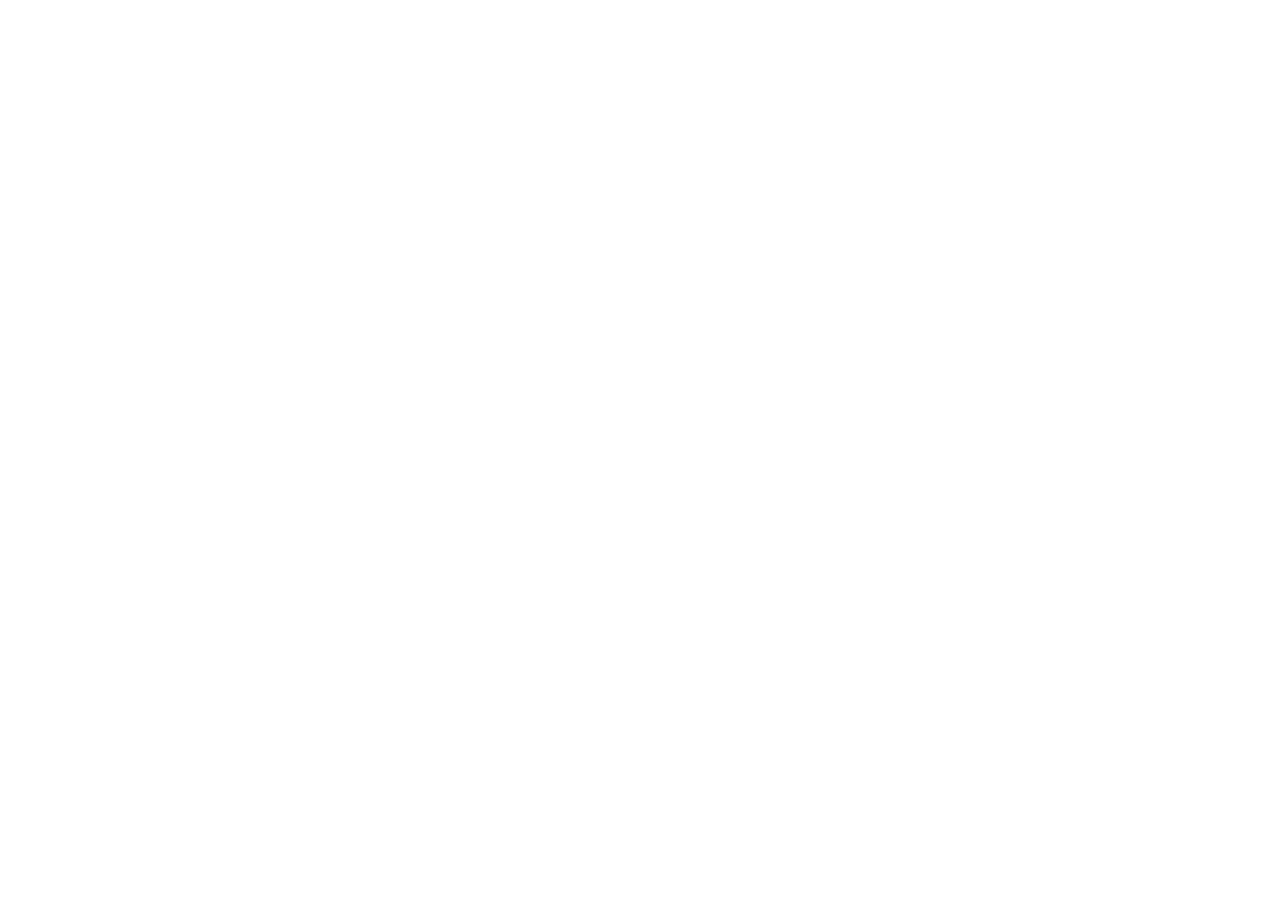
==== commit 2eea2afd: "Reverted to commit a34f093c547b534cff71824ccfebd2593f122c64" ====
--- a/index.html
+++ b/index.html
@@ -1,275 +1,26 @@
-
 <!DOCTYPE html>
 <html lang="en">
-<head>
-  <meta charset="UTF-8">
-  <meta name="viewport" content="width=device-width, initial-scale=1.0">
-  <title>DiaBuddy - Your Diabetes Management Companion</title>
-  <link rel="stylesheet" href="styles.css">
-  <link href="https://fonts.googleapis.com/css2?family=Inter:wght@300;400;500;600;700&display=swap" rel="stylesheet">
-</head>
-<body>
-  <div class="app-container">
-    <!-- Header -->
-    <header class="landing-header">
-      <div class="container header-container">
-        <div class="logo">
-          <img src="assets/logo.svg" alt="DiaBuddy" width="40" height="40">
-          <span>DiaBuddy</span>
-        </div>
-        <nav class="main-nav">
-          <button id="mobile-menu-toggle" class="mobile-menu-toggle">
-            <svg width="24" height="24" viewBox="0 0 24 24" fill="none" xmlns="http://www.w3.org/2000/svg">
-              <path d="M3 12H21M3 6H21M3 18H21" stroke="currentColor" stroke-width="2" stroke-linecap="round" stroke-linejoin="round"/>
-            </svg>
-          </button>
-          <ul class="nav-list">
-            <li><a href="#features" class="nav-link">Features</a></li>
-            <li><a href="#how-it-works" class="nav-link">How It Works</a></li>
-            <li><a href="#testimonials" class="nav-link">Testimonials</a></li>
-            <li><a href="#faq" class="nav-link">FAQ</a></li>
-          </ul>
-        </nav>
-        <div class="auth-buttons">
-          <a href="login.html" class="login-btn">Log In</a>
-          <a href="register.html" class="register-btn">Sign Up</a>
-        </div>
-      </div>
-    </header>
+  <head>
+    <meta charset="UTF-8" />
+    <meta name="viewport" content="width=device-width, initial-scale=1.0" />
+    <title>wonder-it-works</title>
+    <meta name="description" content="Lovable Generated Project" />
+    <meta name="author" content="Lovable" />
 
-    <!-- Hero Section -->
-    <section class="hero">
-      <div class="container">
-        <div class="hero-content">
-          <div class="hero-text">
-            <h1 class="gradient-heading">Manage Diabetes With Ease</h1>
-            <p>DiaBuddy helps you track your glucose levels, medication, diet, and exercise in one place. Take control of your health with personalized insights and recommendations.</p>
-            <div class="button-group">
-              <a href="register.html" class="primary-button">Get Started Free</a>
-              <a href="#features" class="outline-button">Learn More</a>
-            </div>
-          </div>
-          <div class="hero-image">
-            <div class="image-container">
-              <img src="assets/hero-image.jpg" alt="DiaBuddy Dashboard Preview">
-            </div>
-          </div>
-        </div>
-      </div>
-      <div class="hero-divider"></div>
-    </section>
+    <meta property="og:title" content="wonder-it-works" />
+    <meta property="og:description" content="Lovable Generated Project" />
+    <meta property="og:type" content="website" />
+    <meta property="og:image" content="https://lovable.dev/opengraph-image-p98pqg.png" />
 
-    <!-- Features Section -->
-    <section id="features" class="features">
-      <div class="container">
-        <div class="section-header">
-          <h2 class="gradient-heading">Features Designed For You</h2>
-          <p>Everything you need to manage diabetes effectively in one simple app.</p>
-        </div>
-        <div class="feature-cards">
-          <div class="feature-card">
-            <div class="icon-wrapper">
-              <svg width="24" height="24" viewBox="0 0 24 24" fill="none" xmlns="http://www.w3.org/2000/svg">
-                <path d="M12 22C17.5228 22 22 17.5228 22 12C22 6.47715 17.5228 2 12 2C6.47715 2 2 6.47715 2 12C2 17.5228 6.47715 22 12 22Z" stroke="currentColor" stroke-width="2" stroke-linecap="round" stroke-linejoin="round"/>
-                <path d="M9.09 9C9.3251 8.33167 9.78915 7.76811 10.4 7.40913C11.0108 7.05016 11.7289 6.91894 12.4272 7.03871C13.1255 7.15849 13.7588 7.52152 14.2151 8.06353C14.6713 8.60553 14.9211 9.29152 14.92 10C14.92 12 11.92 13 11.92 13" stroke="currentColor" stroke-width="2" stroke-linecap="round" stroke-linejoin="round"/>
-                <path d="M12 17H12.01" stroke="currentColor" stroke-width="2" stroke-linecap="round" stroke-linejoin="round"/>
-              </svg>
-            </div>
-            <h3>Glucose Tracking</h3>
-            <p>Log and monitor your blood glucose levels with easy-to-read charts and trends.</p>
-          </div>
-          <div class="feature-card">
-            <div class="icon-wrapper">
-              <svg width="24" height="24" viewBox="0 0 24 24" fill="none" xmlns="http://www.w3.org/2000/svg">
-                <path d="M6 3V15C6 16.0609 6.42143 17.0783 7.17157 17.8284C7.92172 18.5786 8.93913 19 10 19C11.0609 19 12.0783 18.5786 12.8284 17.8284C13.5786 17.0783 14 16.0609 14 15V9C14 8.46957 14.2107 7.96086 14.5858 7.58579C14.9609 7.21071 15.4696 7 16 7C16.5304 7 17.0391 7.21071 17.4142 7.58579C17.7893 7.96086 18 8.46957 18 9V21M6 11H14" stroke="currentColor" stroke-width="2" stroke-linecap="round" stroke-linejoin="round"/>
-              </svg>
-            </div>
-            <h3>Medication Reminders</h3>
-            <p>Never miss a dose with customized medication reminders and tracking.</p>
-          </div>
-          <div class="feature-card">
-            <div class="icon-wrapper">
-              <svg width="24" height="24" viewBox="0 0 24 24" fill="none" xmlns="http://www.w3.org/2000/svg">
-                <path d="M3 22H21" stroke="currentColor" stroke-width="2" stroke-linecap="round" stroke-linejoin="round"/>
-                <path d="M6 18V11" stroke="currentColor" stroke-width="2" stroke-linecap="round" stroke-linejoin="round"/>
-                <path d="M10 18V11" stroke="currentColor" stroke-width="2" stroke-linecap="round" stroke-linejoin="round"/>
-                <path d="M14 18V11" stroke="currentColor" stroke-width="2" stroke-linecap="round" stroke-linejoin="round"/>
-                <path d="M18 18V11" stroke="currentColor" stroke-width="2" stroke-linecap="round" stroke-linejoin="round"/>
-                <path d="M12 2L20 7H4L12 2Z" stroke="currentColor" stroke-width="2" stroke-linecap="round" stroke-linejoin="round"/>
-              </svg>
-            </div>
-            <h3>Nutrition Planning</h3>
-            <p>Track carbs and calories with personalized meal plans tailored for diabetes management.</p>
-          </div>
-          <div class="feature-card">
-            <div class="icon-wrapper">
-              <svg width="24" height="24" viewBox="0 0 24 24" fill="none" xmlns="http://www.w3.org/2000/svg">
-                <path d="M12 17L12 3" stroke="currentColor" stroke-width="2" stroke-linecap="round" stroke-linejoin="round"/>
-                <path d="M12 17L8 13" stroke="currentColor" stroke-width="2" stroke-linecap="round" stroke-linejoin="round"/>
-                <path d="M12 17L16 13" stroke="currentColor" stroke-width="2" stroke-linecap="round" stroke-linejoin="round"/>
-                <path d="M22 22H2" stroke="currentColor" stroke-width="2" stroke-linecap="round" stroke-linejoin="round"/>
-              </svg>
-            </div>
-            <h3>Activity Tracking</h3>
-            <p>Monitor your exercise and see how it impacts your glucose levels and overall health.</p>
-          </div>
-        </div>
-      </div>
-    </section>
+    <meta name="twitter:card" content="summary_large_image" />
+    <meta name="twitter:site" content="@lovable_dev" />
+    <meta name="twitter:image" content="https://lovable.dev/opengraph-image-p98pqg.png" />
+  </head>
 
-    <!-- How It Works Section -->
-    <section id="how-it-works" class="how-it-works">
-      <div class="container">
-        <div class="section-header">
-          <h2>How DiaBuddy Works</h2>
-        </div>
-        <div class="steps">
-          <div class="step-item">
-            <div class="step-number">1</div>
-            <h3>Sign Up</h3>
-            <p>Create your free account and set up your health profile with key health information.</p>
-          </div>
-          <div class="step-item">
-            <div class="step-number">2</div>
-            <h3>Track Your Data</h3>
-            <p>Log your glucose readings, meals, medications, and activities easily.</p>
-          </div>
-          <div class="step-item">
-            <div class="step-number">3</div>
-            <h3>Get Insights</h3>
-            <p>Receive personalized tips and see patterns in your health data.</p>
-          </div>
-          <div class="step-item">
-            <div class="step-number">4</div>
-            <h3>Improve Health</h3>
-            <p>Make informed decisions based on your data and improve your diabetes management.</p>
-          </div>
-        </div>
-      </div>
-    </section>
-
-    <!-- Testimonials Section -->
-    <section id="testimonials" class="testimonials">
-      <div class="container">
-        <div class="section-header">
-          <h2>What Our Users Say</h2>
-        </div>
-        <div class="testimonial-grid">
-          <div class="testimonial-card">
-            <div class="testimonial-content">
-              <p>"DiaBuddy has completely changed how I manage my diabetes. The insights and reminders make it so much easier to stay on top of my health."</p>
-            </div>
-            <div class="testimonial-author">
-              <div class="author-avatar">
-                <img src="assets/testimonial-1.jpg" alt="Sarah J.">
-              </div>
-              <div class="author-info">
-                <h4>Sarah J.</h4>
-                <p>Living with Type 1 Diabetes for 12 years</p>
-              </div>
-            </div>
-          </div>
-          <div class="testimonial-card">
-            <div class="testimonial-content">
-              <p>"As a doctor, I recommend DiaBuddy to all my diabetes patients. The comprehensive tracking and data visualization helps them stay engaged with their health."</p>
-            </div>
-            <div class="testimonial-author">
-              <div class="author-avatar">
-                <img src="assets/testimonial-2.jpg" alt="Dr. Michael R.">
-              </div>
-              <div class="author-info">
-                <h4>Dr. Michael R.</h4>
-                <p>Endocrinologist</p>
-              </div>
-            </div>
-          </div>
-        </div>
-      </div>
-    </section>
-
-    <!-- FAQ Section -->
-    <section id="faq" class="faq">
-      <div class="container">
-        <div class="section-header">
-          <h2>Frequently Asked Questions</h2>
-        </div>
-        <div class="faq-grid">
-          <div class="faq-card">
-            <h3>Is my data private and secure?</h3>
-            <p>Yes, your health data is encrypted and stored securely. We adhere to strict privacy policies and never share your personal information without consent.</p>
-          </div>
-          <div class="faq-card">
-            <h3>Can I use DiaBuddy with my glucose monitor?</h3>
-            <p>DiaBuddy works with manual entry from any monitor. We're continually adding direct integration with popular glucose monitoring devices.</p>
-          </div>
-          <div class="faq-card">
-            <h3>Is DiaBuddy free to use?</h3>
-            <p>DiaBuddy offers a free plan with essential features. Premium features are available with a subscription for more advanced tracking and insights.</p>
-          </div>
-          <div class="faq-card">
-            <h3>Can I share my data with my healthcare provider?</h3>
-            <p>Yes, you can generate reports to share with your healthcare team or grant them direct access to your data through our secure sharing features.</p>
-          </div>
-        </div>
-      </div>
-    </section>
-
-    <!-- CTA Section -->
-    <section class="cta">
-      <div class="container">
-        <h2>Take Control of Your Diabetes Today</h2>
-        <p>Join thousands of users who are effectively managing their diabetes with DiaBuddy.</p>
-        <a href="register.html" class="primary-button">Sign Up Now</a>
-      </div>
-    </section>
-
-    <!-- Footer -->
-    <footer class="footer">
-      <div class="container">
-        <div class="footer-content">
-          <div class="footer-brand">
-            <img src="assets/logo.svg" alt="DiaBuddy" width="40" height="40">
-            <p>DiaBuddy - Your diabetes management companion.</p>
-          </div>
-          <div class="footer-links">
-            <a href="#">Privacy Policy</a>
-            <a href="#">Terms of Service</a>
-            <a href="#">Contact Us</a>
-          </div>
-          <div class="footer-copyright">
-            &copy; 2025 DiaBuddy. All rights reserved.
-          </div>
-        </div>
-      </div>
-    </footer>
-  </div>
-
-  <!-- Mobile Menu -->
-  <div class="mobile-menu" id="mobile-menu">
-    <div class="mobile-menu-header">
-      <div class="logo">
-        <img src="assets/logo.svg" alt="DiaBuddy" width="40" height="40">
-        <span>DiaBuddy</span>
-      </div>
-      <button id="mobile-menu-close" class="mobile-menu-close">
-        <svg width="24" height="24" viewBox="0 0 24 24" fill="none" xmlns="http://www.w3.org/2000/svg">
-          <path d="M18 6L6 18M6 6L18 18" stroke="currentColor" stroke-width="2" stroke-linecap="round" stroke-linejoin="round"/>
-        </svg>
-      </button>
-    </div>
-    <nav class="mobile-nav">
-      <ul class="mobile-nav-list">
-        <li><a href="#features" class="mobile-nav-link">Features</a></li>
-        <li><a href="#how-it-works" class="mobile-nav-link">How It Works</a></li>
-        <li><a href="#testimonials" class="mobile-nav-link">Testimonials</a></li>
-        <li><a href="#faq" class="mobile-nav-link">FAQ</a></li>
-        <li><a href="login.html" class="mobile-nav-link">Log In</a></li>
-        <li><a href="register.html" class="mobile-nav-link">Sign Up</a></li>
-      </ul>
-    </nav>
-  </div>
-
-  <script src="js/main.js"></script>
-  <script src="js/landing.js"></script>
-</body>
+  <body>
+    <div id="root"></div>
+    <!-- IMPORTANT: DO NOT REMOVE THIS SCRIPT TAG OR THIS VERY COMMENT! -->
+    <script src="https://cdn.gpteng.co/gptengineer.js" type="module"></script>
+    <script type="module" src="/src/main.tsx"></script>
+  </body>
 </html>
